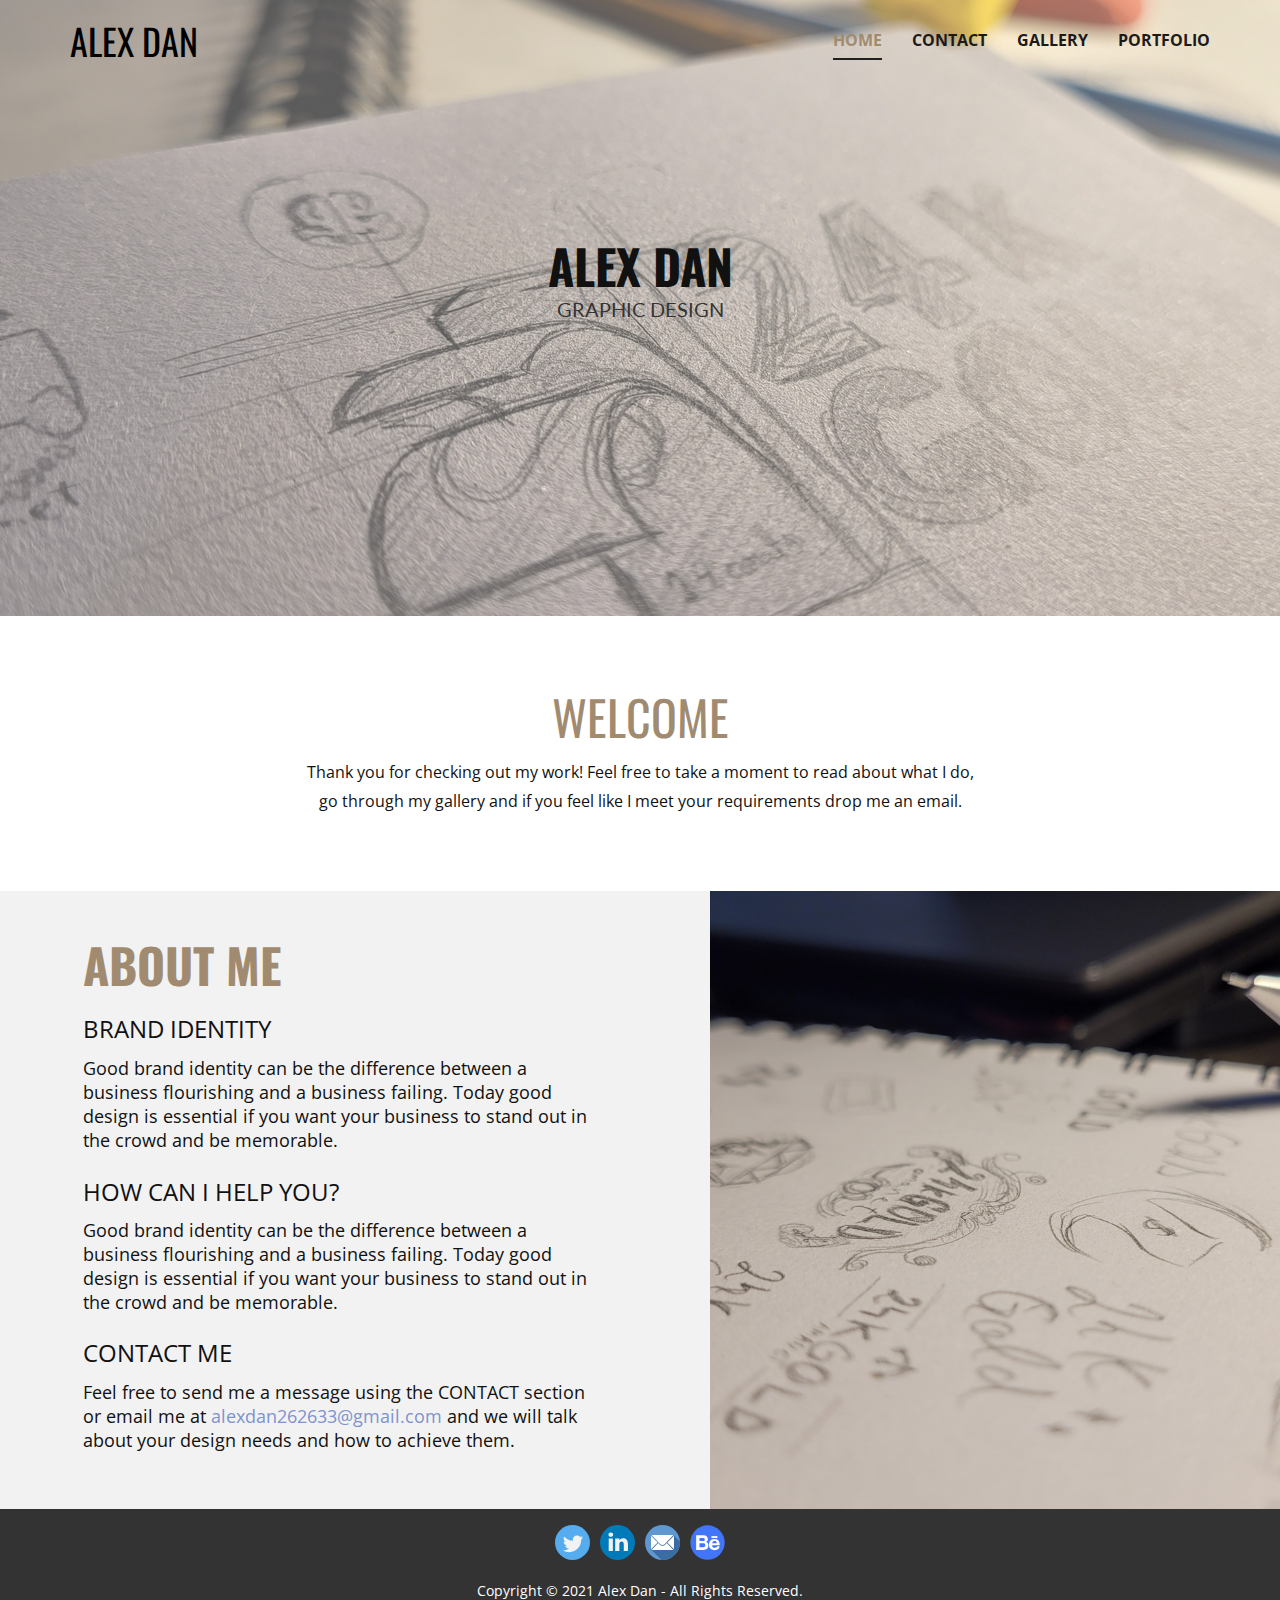
==== Alex-Dan---Home.html @ 462d05d6 "first commit" ====
<!DOCTYPE html>
<html style="font-size: 16px;" lang="en">
  <head>
    <meta name="viewport" content="width=device-width, initial-scale=1.0">
    <meta charset="utf-8">
    <meta name="keywords" content="Sign up and get fresh loot for popular games plus more, Our Story, Innovation in the gameindustry, Sign up and get fresh loot for popular games plus more, Game Gadgets, Download games and play free games every month.">
    <meta name="description" content="">
    <meta name="page_type" content="np-template-header-footer-from-plugin">
    <title>Alex Dan - Home</title>
    <link rel="stylesheet" href="nicepage.css" media="screen">
<link rel="stylesheet" href="Alex-Dan---Home.css" media="screen">
    <script class="u-script" type="text/javascript" src="jquery.js" defer=""></script>
    <script class="u-script" type="text/javascript" src="nicepage.js" defer=""></script>
    <meta name="generator" content="Nicepage 3.28.0, nicepage.com">
    <link rel="icon" href="images/favicon1.png">
    <link id="u-theme-google-font" rel="stylesheet" href="https://fonts.googleapis.com/css?family=Roboto:100,100i,300,300i,400,400i,500,500i,700,700i,900,900i|Open+Sans:300,300i,400,400i,600,600i,700,700i,800,800i">
    <link id="u-page-google-font" rel="stylesheet" href="https://fonts.googleapis.com/css?family=Oswald:200,300,400,500,600,700|Lato:100,100i,300,300i,400,400i,700,700i,900,900i">
    
    
    
    
    <script type="application/ld+json">{
		"@context": "http://schema.org",
		"@type": "Organization",
		"name": "Alex Dan - graphic design",
		"sameAs": [
				"https://twitter.com/alexdan26263",
				"https://www.linkedin.com/in/dan-alex-ba778b223/",
				"mailto:alexdan262633@gmail.com",
				"https://www.behance.net/alexdan26263"
		]
}</script>
    <meta name="theme-color" content="#7f93d0">
    <meta name="twitter:site" content="@">
    <meta name="twitter:card" content="summary_large_image">
    <meta name="twitter:title" content="Alex Dan - Home">
    <meta name="twitter:description" content="Alex Dan - graphic design">
    <meta property="og:title" content="Alex Dan - Home">
    <meta property="og:description" content="">
    <meta property="og:type" content="website">
  </head>
  <body class="u-body u-overlap"><header class="u-clearfix u-header u-header" id="sec-d471"><div class="u-clearfix u-sheet u-sheet-1">
        <nav class="u-menu u-menu-dropdown u-offcanvas u-menu-1">
          <div class="menu-collapse" style="font-size: 1rem; letter-spacing: 0px; font-weight: 700; text-transform: uppercase;">
            <a class="u-button-style u-custom-active-border-color u-custom-border u-custom-border-color u-custom-borders u-custom-hover-border-color u-custom-left-right-menu-spacing u-custom-padding-bottom u-custom-text-active-color u-custom-text-color u-custom-text-hover-color u-custom-top-bottom-menu-spacing u-nav-link u-text-active-palette-1-base u-text-hover-palette-2-base" href="#">
              <svg><use xmlns:xlink="http://www.w3.org/1999/xlink" xlink:href="#menu-hamburger"></use></svg>
              <svg version="1.1" xmlns="http://www.w3.org/2000/svg" xmlns:xlink="http://www.w3.org/1999/xlink"><defs><symbol id="menu-hamburger" viewBox="0 0 16 16" style="width: 16px; height: 16px;"><rect y="1" width="16" height="2"></rect><rect y="7" width="16" height="2"></rect><rect y="13" width="16" height="2"></rect>
</symbol>
</defs></svg>
            </a>
          </div>
          <div class="u-custom-menu u-nav-container">
            <ul class="u-nav u-spacing-30 u-unstyled u-nav-1"><li class="u-nav-item"><a class="u-border-2 u-border-active-custom-color-3 u-border-hover-palette-1-base u-border-no-left u-border-no-right u-border-no-top u-button-style u-nav-link u-text-active-custom-color-2 u-text-grey-90 u-text-hover-grey-90" href="Alex-Dan---Home.html" style="padding: 10px 0px;">Home</a>
</li><li class="u-nav-item"><a class="u-border-2 u-border-active-custom-color-3 u-border-hover-palette-1-base u-border-no-left u-border-no-right u-border-no-top u-button-style u-nav-link u-text-active-custom-color-2 u-text-grey-90 u-text-hover-grey-90" href="Alex-Dan---Contact.html" style="padding: 10px 0px;">Contact</a>
</li><li class="u-nav-item"><a class="u-border-2 u-border-active-custom-color-3 u-border-hover-palette-1-base u-border-no-left u-border-no-right u-border-no-top u-button-style u-nav-link u-text-active-custom-color-2 u-text-grey-90 u-text-hover-grey-90" href="Alex-Dan---Gallery.html" style="padding: 10px 0px;">Gallery</a>
</li><li class="u-nav-item"><a class="u-border-2 u-border-active-custom-color-3 u-border-hover-palette-1-base u-border-no-left u-border-no-right u-border-no-top u-button-style u-nav-link u-text-active-custom-color-2 u-text-grey-90 u-text-hover-grey-90" href="PORTFOLIO.html" style="padding: 10px 0px;">PORTFOLIO</a>
</li></ul>
          </div>
          <div class="u-custom-menu u-nav-container-collapse">
            <div class="u-black u-container-style u-inner-container-layout u-opacity u-opacity-95 u-sidenav">
              <div class="u-inner-container-layout u-sidenav-overflow">
                <div class="u-menu-close"></div>
                <ul class="u-align-center u-nav u-popupmenu-items u-unstyled u-nav-2"><li class="u-nav-item"><a class="u-button-style u-nav-link" href="Alex-Dan---Home.html" style="padding: 10px 0px;">Home</a>
</li><li class="u-nav-item"><a class="u-button-style u-nav-link" href="Alex-Dan---Contact.html" style="padding: 10px 0px;">Contact</a>
</li><li class="u-nav-item"><a class="u-button-style u-nav-link" href="Alex-Dan---Gallery.html" style="padding: 10px 0px;">Gallery</a>
</li><li class="u-nav-item"><a class="u-button-style u-nav-link" href="PORTFOLIO.html" style="padding: 10px 0px;">PORTFOLIO</a>
</li></ul>
              </div>
            </div>
            <div class="u-black u-menu-overlay u-opacity u-opacity-70"></div>
          </div>
        </nav>
        <h1 class="u-align-left u-custom-font u-font-oswald u-text u-text-black u-text-1">ALEX DAN</h1>
      </div></header>
    <section class="u-align-center u-clearfix u-image u-section-1" id="carousel_bad5" data-image-width="1600" data-image-height="900">
      <div class="u-clearfix u-sheet u-sheet-1">
        <h1 class="u-custom-font u-font-oswald u-text u-text-1">ALEX DAN</h1>
        <p class="u-custom-font u-font-lato u-text u-text-grey-80 u-text-2">GRAPHIC DESIGN</p>
      </div>
    </section>
    <section class="u-align-center u-clearfix u-section-2" id="sec-2d4b">
      <div class="u-clearfix u-sheet u-valign-middle u-sheet-1">
        <h1 class="u-custom-font u-font-oswald u-text u-text-custom-color-2 u-text-default u-text-1">WELCOME</h1>
        <p class="u-text u-text-2"> Thank you for checking out my work! Feel free to take a moment to 
read about what I do, go through my gallery and if you feel like I meet 
your requirements drop me an email.</p>
      </div>
    </section>
    <section class="u-clearfix u-grey-5 u-section-3" id="sec-bcc5">
      <div class="u-clearfix u-expanded-width u-gutter-10 u-layout-wrap u-layout-wrap-1">
        <div class="u-layout" style="">
          <div class="u-layout-row" style="">
            <div class="u-container-style u-layout-cell u-left-cell u-size-33 u-size-xs-60 u-layout-cell-1" src="">
              <div class="u-container-layout u-container-layout-1">
                <h1 class="u-custom-font u-font-oswald u-text u-text-custom-color-2 u-text-1">ABOUT ME</h1>
                <p class="u-text u-text-2">
                  <span style="font-weight: 400;">BRAND IDENTITY</span>
                  <br>
                </p>
                <p class="u-text u-text-3">
                  <span style="font-weight: 400; font-size: 1.125rem;">Good brand identity can be the difference between a business flourishing and a business failing. Today good design is essential if you want your business to stand out in the crowd and be memorable.</span>
                  <br>
                </p>
                <p class="u-text u-text-4">
                  <span style="font-weight: 400;">HOW CAN I HELP YOU?</span>
                  <br>
                </p>
                <p class="u-text u-text-5">
                  <span style="font-weight: 400; font-size: 1.125rem;">Good brand identity can be the difference between a business flourishing and a business failing. Today good design is essential if you want your business to stand out in the crowd and be memorable.</span>
                  <br>
                </p>
                <p class="u-text u-text-6">
                  <span style="font-weight: 400;">CONTACT ME</span>
                  <br>
                </p>
                <p class="u-text u-text-7">
                  <span style="font-weight: 400; font-size: 1.125rem;"></span>
                  <span style="font-size: 1.125rem;">Feel free to send me a message using the CONTACT section or email me at <a class="c1-2u c1-2v c1-2x c1-2y c1-2z c1-36 c1-38 c1-3u c1-3v c1-3w c1-8h c1-af c1-b u-active-none u-border-none u-btn u-button-style u-hover-none u-none u-text-palette-1-base x-el x-el-a u-btn-1" href="mailto:alexdan262633@gmail.com" target="_blank">alexdan262633@gmail.com</a> and we will talk about your design needs and how to achieve them.
                  </span>
                  <br>
                </p>
              </div>
            </div>
            <div class="u-align-center u-container-style u-image u-layout-cell u-right-cell u-size-27 u-size-xs-60 u-image-1" src="" data-image-width="4032" data-image-height="2268">
              <div class="u-container-layout u-valign-middle u-container-layout-2" src=""></div>
            </div>
          </div>
        </div>
      </div>
    </section>
    
    
    <footer class="u-align-center u-clearfix u-footer u-grey-80 u-footer" id="sec-b163"><div class="u-clearfix u-sheet u-sheet-1">
        <div class="u-social-icons u-spacing-10 u-social-icons-1">
          <a class="u-social-url" title="twitter" target="_blank" href="https://twitter.com/alexdan26263"><span class="u-icon u-social-facebook u-social-icon u-icon-1"><svg class="u-svg-link" preserveAspectRatio="xMidYMin slice" viewBox="0 0 112.197 112.197" style=""><use xmlns:xlink="http://www.w3.org/1999/xlink" xlink:href="#svg-38ad"></use></svg><svg class="u-svg-content" viewBox="0 0 112.197 112.197" x="0px" y="0px" id="svg-38ad" style="enable-background:new 0 0 112.197 112.197;"><g><circle style="fill:#55ACEE;" cx="56.099" cy="56.098" r="56.098"></circle><g><path style="fill:#F1F2F2;" d="M90.461,40.316c-2.404,1.066-4.99,1.787-7.702,2.109c2.769-1.659,4.894-4.284,5.897-7.417    c-2.591,1.537-5.462,2.652-8.515,3.253c-2.446-2.605-5.931-4.233-9.79-4.233c-7.404,0-13.409,6.005-13.409,13.409    c0,1.051,0.119,2.074,0.349,3.056c-11.144-0.559-21.025-5.897-27.639-14.012c-1.154,1.98-1.816,4.285-1.816,6.742    c0,4.651,2.369,8.757,5.965,11.161c-2.197-0.069-4.266-0.672-6.073-1.679c-0.001,0.057-0.001,0.114-0.001,0.17    c0,6.497,4.624,11.916,10.757,13.147c-1.124,0.308-2.311,0.471-3.532,0.471c-0.866,0-1.705-0.083-2.523-0.239    c1.706,5.326,6.657,9.203,12.526,9.312c-4.59,3.597-10.371,5.74-16.655,5.74c-1.08,0-2.15-0.063-3.197-0.188    c5.931,3.806,12.981,6.025,20.553,6.025c24.664,0,38.152-20.432,38.152-38.153c0-0.581-0.013-1.16-0.039-1.734    C86.391,45.366,88.664,43.005,90.461,40.316L90.461,40.316z"></path>
</g>
</g></svg></span>
          </a>
          <a class="u-social-url" title="linkedin" target="_blank" href="https://www.linkedin.com/in/dan-alex-ba778b223/"><span class="u-icon u-social-icon u-social-twitter u-icon-2"><svg class="u-svg-link" preserveAspectRatio="xMidYMin slice" viewBox="0 0 112.196 112.196" style=""><use xmlns:xlink="http://www.w3.org/1999/xlink" xlink:href="#svg-9666"></use></svg><svg class="u-svg-content" viewBox="0 0 112.196 112.196" x="0px" y="0px" id="svg-9666" style="enable-background:new 0 0 112.196 112.196;"><g><circle style="fill:#007AB9;" cx="56.098" cy="56.097" r="56.098"></circle><g><path style="fill:#F1F2F2;" d="M89.616,60.611v23.128H76.207V62.161c0-5.418-1.936-9.118-6.791-9.118    c-3.705,0-5.906,2.491-6.878,4.903c-0.353,0.862-0.444,2.059-0.444,3.268v22.524H48.684c0,0,0.18-36.546,0-40.329h13.411v5.715    c-0.027,0.045-0.065,0.089-0.089,0.132h0.089v-0.132c1.782-2.742,4.96-6.662,12.085-6.662    C83.002,42.462,89.616,48.226,89.616,60.611L89.616,60.611z M34.656,23.969c-4.587,0-7.588,3.011-7.588,6.967    c0,3.872,2.914,6.97,7.412,6.97h0.087c4.677,0,7.585-3.098,7.585-6.97C42.063,26.98,39.244,23.969,34.656,23.969L34.656,23.969z     M27.865,83.739H41.27V43.409H27.865V83.739z"></path>
</g>
</g></svg></span>
          </a>
          <a class="u-social-url" title="mail" target="_blank" href="mailto:alexdan262633@gmail.com"><span class="u-icon u-social-icon u-social-instagram u-icon-3"><svg class="u-svg-link" preserveAspectRatio="xMidYMin slice" viewBox="0 0 512 512" style=""><use xmlns:xlink="http://www.w3.org/1999/xlink" xlink:href="#svg-c873"></use></svg><svg class="u-svg-content" viewBox="0 0 512 512" x="0px" y="0px" id="svg-c873" style="enable-background:new 0 0 512 512;"><circle style="fill:#5F98D1;" cx="256" cy="256" r="256"></circle><path style="fill:#3A6DA1;" d="M415.813,147.466H95.558l116.019,120.806l33.48,33.9c-18.216-4.164-19.343-6.759-27.415-13.349  c-4.234-3.457-12.414-12.852-24.838-25.54C154.023,223.682,88.217,156.484,88.217,156.484v198.822l8.265,8.265l-0.925,0.963  L242.68,511.657c4.412,0.226,8.852,0.343,13.32,0.343c141.385,0,256-114.615,256-256c0-4.246-0.11-8.466-0.313-12.661  L415.813,147.466z"></path><g><polygon style="fill:#FFFFFF;" points="88.217,156.484 88.217,355.306 185.175,255.493  "></polygon><polygon style="fill:#FFFFFF;" points="423.783,156.484 423.783,355.306 327.307,255.895  "></polygon><path style="fill:#FFFFFF;" d="M95.558,147.466h320.255L289.948,278.524c-8.958,9.327-21.331,14.599-34.262,14.599   s-25.304-5.272-34.262-14.599L95.558,147.466z"></path><path style="fill:#FFFFFF;" d="M297.209,285.496c-10.799,11.244-25.933,17.694-41.523,17.694c-15.589,0-30.724-6.448-41.522-17.693   l-21.349-22.23L95.558,364.534h320.255l-97.256-101.267L297.209,285.496z"></path>
</g></svg></span>
          </a>
          <a class="u-social-url" target="_blank" title="Behance" href="https://www.behance.net/alexdan26263"><span class="u-icon u-social-behance u-social-icon u-icon-4"><svg class="u-svg-link" preserveAspectRatio="xMidYMin slice" viewBox="0 0 112 112" style=""><use xmlns:xlink="http://www.w3.org/1999/xlink" xlink:href="#svg-8286"></use></svg><svg class="u-svg-content" viewBox="0 0 112 112" x="0" y="0" id="svg-8286"><circle fill="currentColor" cx="56.1" cy="56.1" r="55"></circle><rect x="68.5" y="35.7" fill="#FFFFFF" width="19.2" height="5.8"></rect><path fill="#FFFFFF" d="M50.1,54.1c0,0,7.1-0.5,7.1-8.8S51.4,32.9,44,32.9H19.7v46.7H44c0,0,14.8,0.5,14.8-13.8
	C58.8,65.8,59.4,54.2,50.1,54.1z M30.4,41.2H44c0,0,3.3,0,3.3,4.8s-2,5.5-4.2,5.5H30.4V41.2z M43.3,71.2h-13V58.7H44c0,0,5,0,5,6.4
	C48.9,70.6,45.2,71.2,43.3,71.2z"></path><path fill="#FFFFFF" d="M78.5,44.8c-17.9,0-17.9,17.8-17.9,17.9c0,0-1.2,17.8,17.8,17.8c0,0,16,1,16-12.4h-8.1c0,0,0.2,5-7.5,5
	c0,0-8.1,0.6-8.1-8h24.2C94.8,65.1,97.4,44.8,78.5,44.8z M70.6,58.7c0,0,1-7.2,8.1-7.2c7.1,0,7.1,7.2,7.2,7.2H70.6z"></path></svg></span>
          </a>
        </div>
        <p class="u-small-text u-text u-text-variant u-text-1"> Copyright © 2021 Alex Dan - All Rights Reserved.</p>
      </div></footer><span style="height: 64px; width: 64px; margin-left: 0px; margin-right: auto; margin-top: 0px; background-image: none; right: 20px; bottom: 20px" class="u-back-to-top u-custom-color-2 u-icon u-icon-circle u-opacity u-opacity-85 u-spacing-15" data-href="#">
        <svg class="u-svg-link" preserveAspectRatio="xMidYMin slice" viewBox="0 0 551.13 551.13"><use xmlns:xlink="http://www.w3.org/1999/xlink" xlink:href="#svg-1d98"></use></svg>
        <svg class="u-svg-content" enable-background="new 0 0 551.13 551.13" viewBox="0 0 551.13 551.13" xmlns="http://www.w3.org/2000/svg" id="svg-1d98" data-color="rgb(255, 255, 255)"><path d="m275.565 189.451 223.897 223.897h51.668l-275.565-275.565-275.565 275.565h51.668z"></path></svg>
    </span>
  </body>
</html>
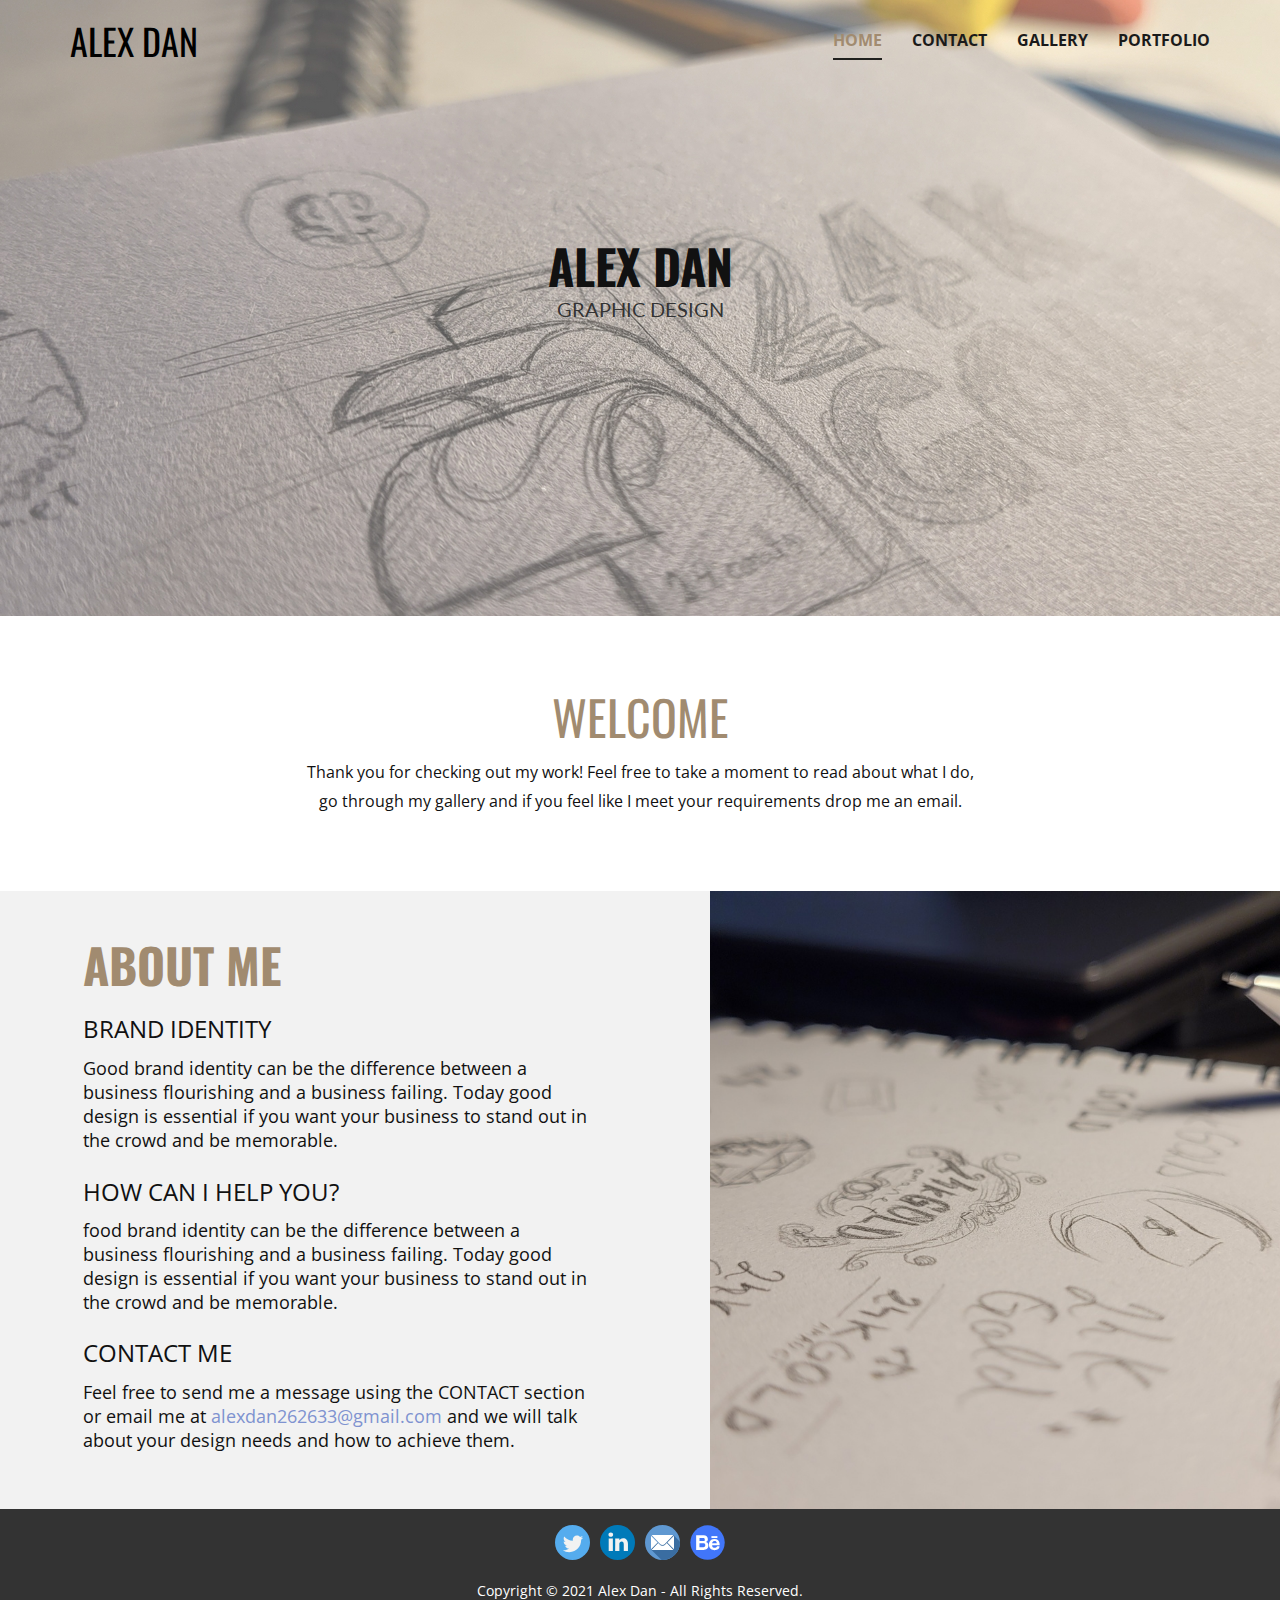
==== commit a48193c5: "Update Alex-Dan---Home.html" ====
--- a/Alex-Dan---Home.html
+++ b/Alex-Dan---Home.html
@@ -106,7 +106,7 @@
                   <br>
                 </p>
                 <p class="u-text u-text-5">
-                  <span style="font-weight: 400; font-size: 1.125rem;">Good brand identity can be the difference between a business flourishing and a business failing. Today good design is essential if you want your business to stand out in the crowd and be memorable.</span>
+                  <span style="font-weight: 400; font-size: 1.125rem;">food brand identity can be the difference between a business flourishing and a business failing. Today good design is essential if you want your business to stand out in the crowd and be memorable.</span>
                   <br>
                 </p>
                 <p class="u-text u-text-6">
@@ -155,4 +155,4 @@
         <svg class="u-svg-content" enable-background="new 0 0 551.13 551.13" viewBox="0 0 551.13 551.13" xmlns="http://www.w3.org/2000/svg" id="svg-1d98" data-color="rgb(255, 255, 255)"><path d="m275.565 189.451 223.897 223.897h51.668l-275.565-275.565-275.565 275.565h51.668z"></path></svg>
     </span>
   </body>
-</html>+</html>
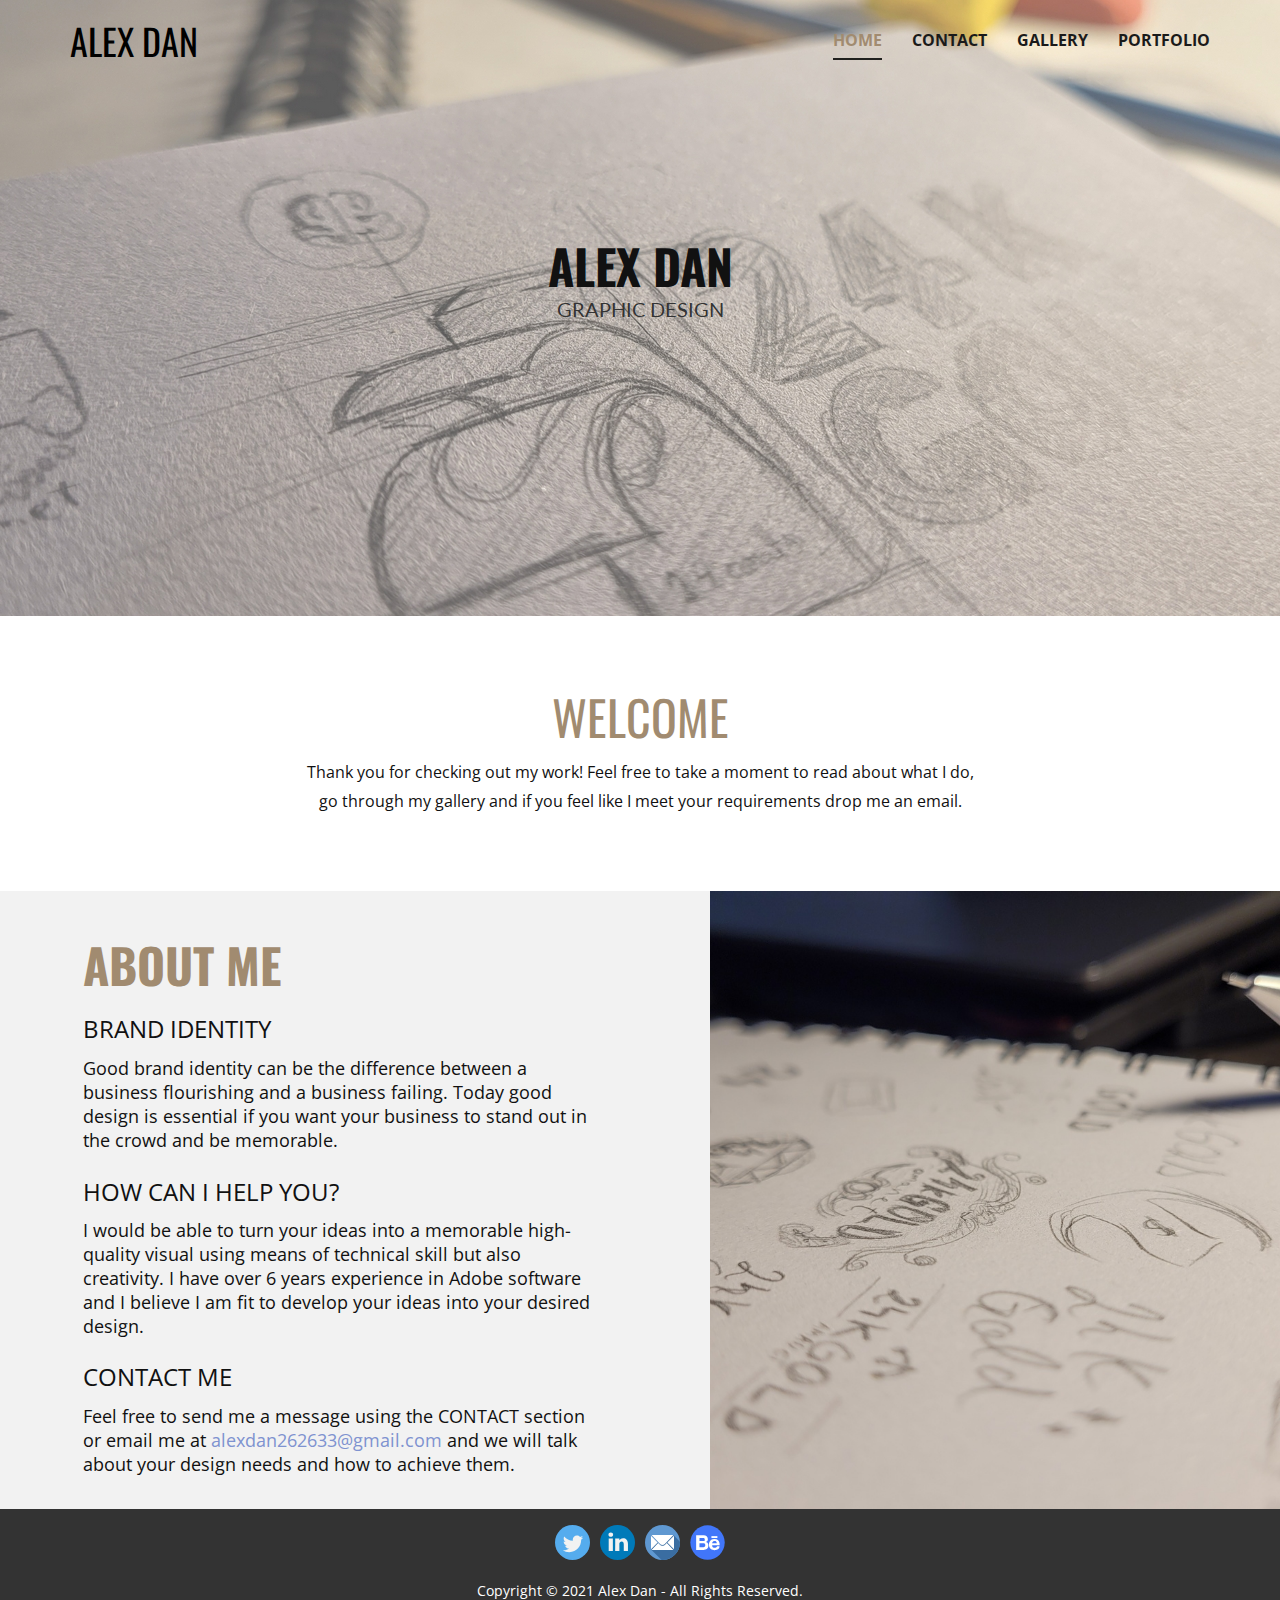
==== commit 0c30a346: "Update Alex-Dan---Home.html" ====
--- a/Alex-Dan---Home.html
+++ b/Alex-Dan---Home.html
@@ -106,7 +106,7 @@
                   <br>
                 </p>
                 <p class="u-text u-text-5">
-                  <span style="font-weight: 400; font-size: 1.125rem;">food brand identity can be the difference between a business flourishing and a business failing. Today good design is essential if you want your business to stand out in the crowd and be memorable.</span>
+                  <span style="font-weight: 400; font-size: 1.125rem;">I would be able to turn your ideas into a memorable high-quality visual using means of technical skill but also creativity. I have over 6 years experience in Adobe software and I believe I am fit to develop your ideas into your desired design.  </span>
                   <br>
                 </p>
                 <p class="u-text u-text-6">
@@ -155,4 +155,4 @@
         <svg class="u-svg-content" enable-background="new 0 0 551.13 551.13" viewBox="0 0 551.13 551.13" xmlns="http://www.w3.org/2000/svg" id="svg-1d98" data-color="rgb(255, 255, 255)"><path d="m275.565 189.451 223.897 223.897h51.668l-275.565-275.565-275.565 275.565h51.668z"></path></svg>
     </span>
   </body>
-</html>
+</html>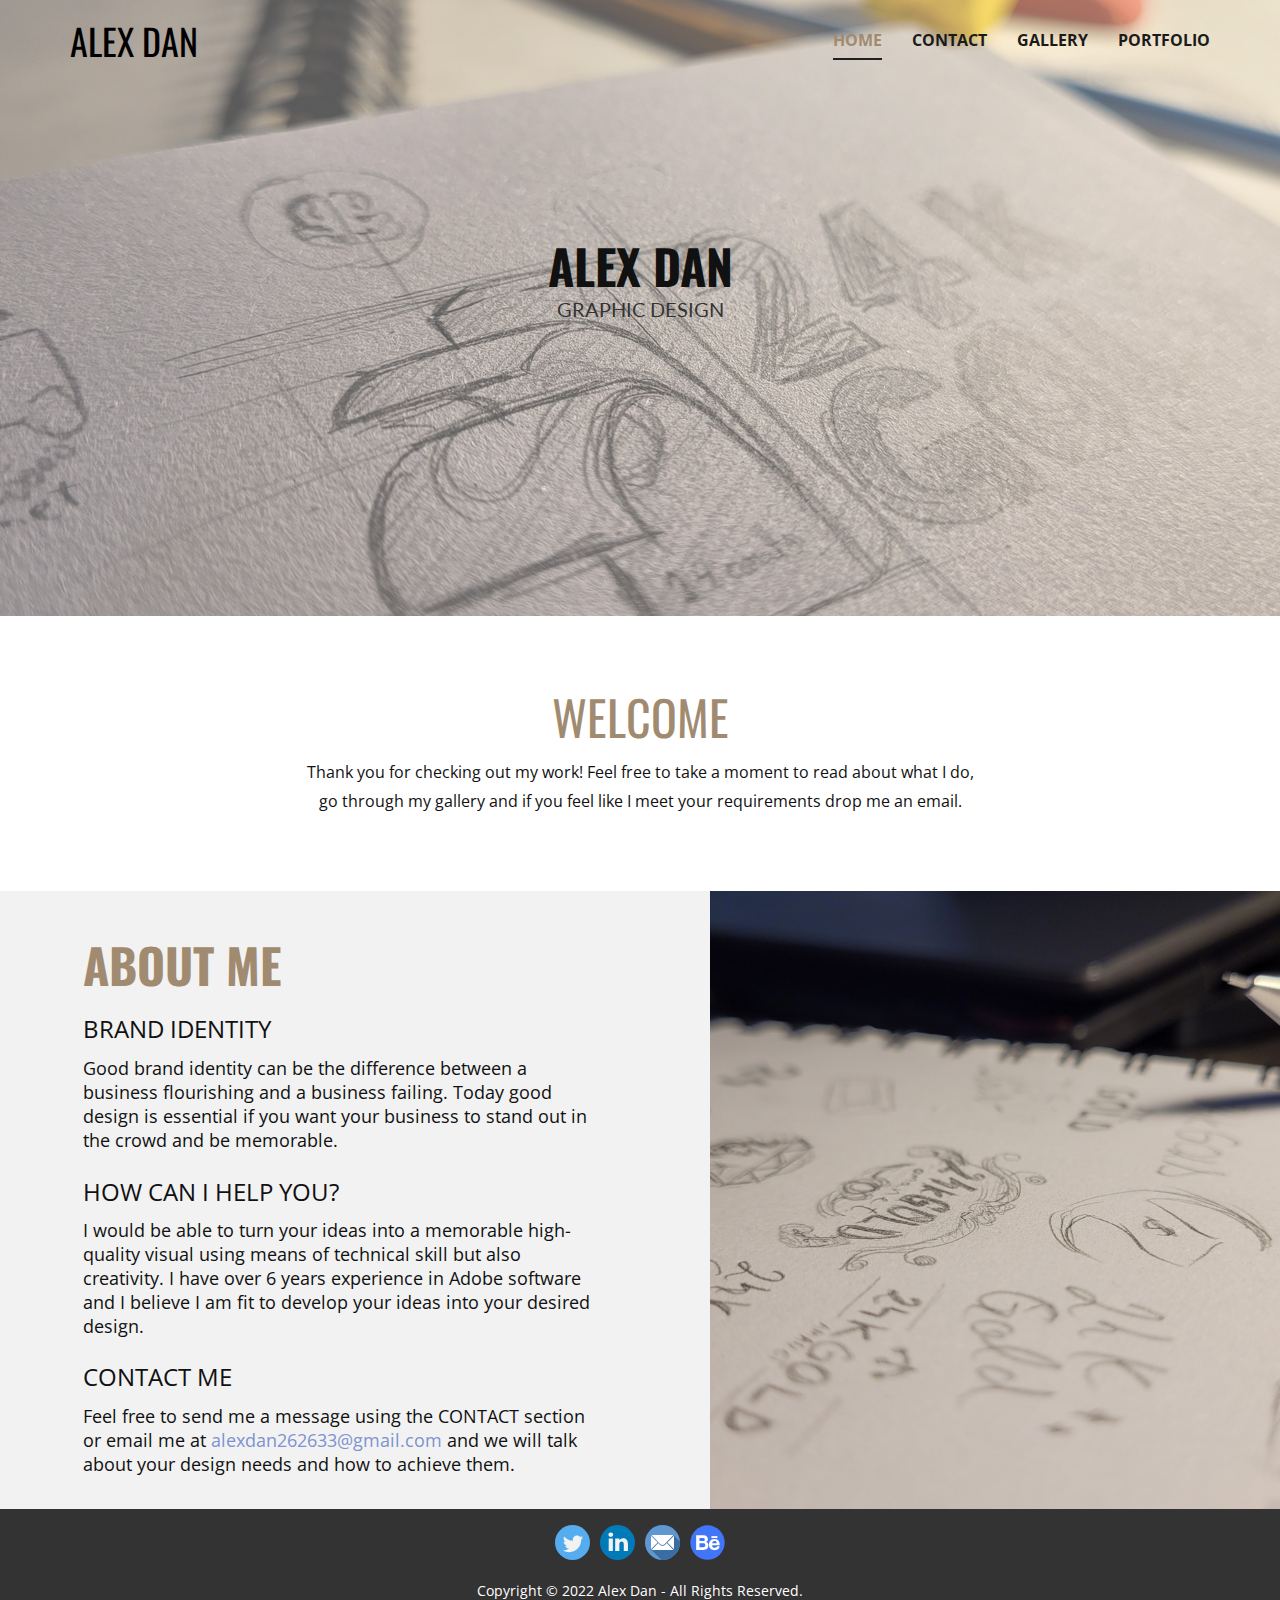
==== commit 3acfbfbc: "Update 11 Martie" ====
--- a/Alex-Dan---Home.html
+++ b/Alex-Dan---Home.html
@@ -149,7 +149,7 @@
 	c0,0-8.1,0.6-8.1-8h24.2C94.8,65.1,97.4,44.8,78.5,44.8z M70.6,58.7c0,0,1-7.2,8.1-7.2c7.1,0,7.1,7.2,7.2,7.2H70.6z"></path></svg></span>
           </a>
         </div>
-        <p class="u-small-text u-text u-text-variant u-text-1"> Copyright © 2021 Alex Dan - All Rights Reserved.</p>
+        <p class="u-small-text u-text u-text-variant u-text-1"> Copyright © 2022 Alex Dan - All Rights Reserved.</p>
       </div></footer><span style="height: 64px; width: 64px; margin-left: 0px; margin-right: auto; margin-top: 0px; background-image: none; right: 20px; bottom: 20px" class="u-back-to-top u-custom-color-2 u-icon u-icon-circle u-opacity u-opacity-85 u-spacing-15" data-href="#">
         <svg class="u-svg-link" preserveAspectRatio="xMidYMin slice" viewBox="0 0 551.13 551.13"><use xmlns:xlink="http://www.w3.org/1999/xlink" xlink:href="#svg-1d98"></use></svg>
         <svg class="u-svg-content" enable-background="new 0 0 551.13 551.13" viewBox="0 0 551.13 551.13" xmlns="http://www.w3.org/2000/svg" id="svg-1d98" data-color="rgb(255, 255, 255)"><path d="m275.565 189.451 223.897 223.897h51.668l-275.565-275.565-275.565 275.565h51.668z"></path></svg>
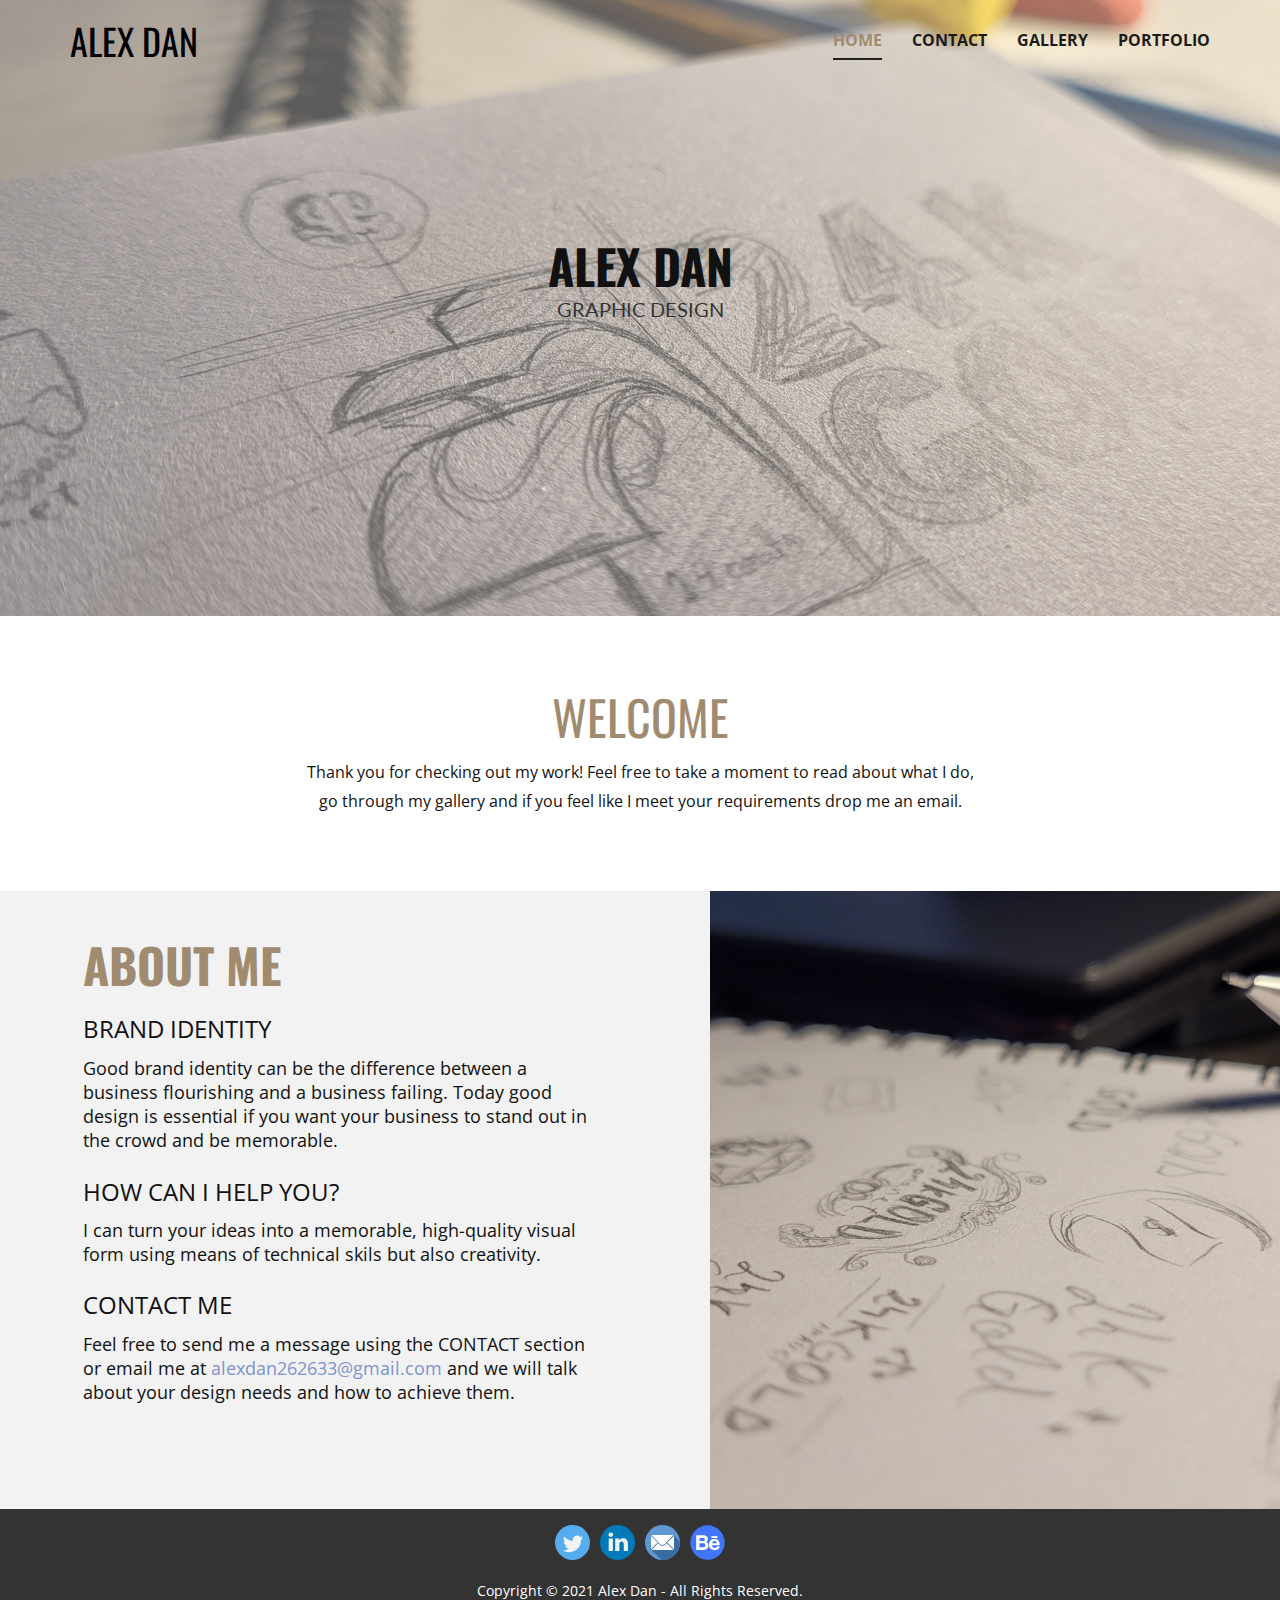
==== commit b1ddeabe: "Update Alex-Dan---Home.html" ====
--- a/Alex-Dan---Home.html
+++ b/Alex-Dan---Home.html
@@ -106,7 +106,7 @@
                   <br>
                 </p>
                 <p class="u-text u-text-5">
-                  <span style="font-weight: 400; font-size: 1.125rem;">I would be able to turn your ideas into a memorable high-quality visual using means of technical skill but also creativity. I have over 6 years experience in Adobe software and I believe I am fit to develop your ideas into your desired design.  </span>
+                  <span style="font-weight: 400; font-size: 1.125rem;">I can turn your ideas into a memorable, high-quality visual form using means of technical skils but also creativity. </span>
                   <br>
                 </p>
                 <p class="u-text u-text-6">
@@ -149,7 +149,7 @@
 	c0,0-8.1,0.6-8.1-8h24.2C94.8,65.1,97.4,44.8,78.5,44.8z M70.6,58.7c0,0,1-7.2,8.1-7.2c7.1,0,7.1,7.2,7.2,7.2H70.6z"></path></svg></span>
           </a>
         </div>
-        <p class="u-small-text u-text u-text-variant u-text-1"> Copyright © 2022 Alex Dan - All Rights Reserved.</p>
+        <p class="u-small-text u-text u-text-variant u-text-1"> Copyright © 2021 Alex Dan - All Rights Reserved.</p>
       </div></footer><span style="height: 64px; width: 64px; margin-left: 0px; margin-right: auto; margin-top: 0px; background-image: none; right: 20px; bottom: 20px" class="u-back-to-top u-custom-color-2 u-icon u-icon-circle u-opacity u-opacity-85 u-spacing-15" data-href="#">
         <svg class="u-svg-link" preserveAspectRatio="xMidYMin slice" viewBox="0 0 551.13 551.13"><use xmlns:xlink="http://www.w3.org/1999/xlink" xlink:href="#svg-1d98"></use></svg>
         <svg class="u-svg-content" enable-background="new 0 0 551.13 551.13" viewBox="0 0 551.13 551.13" xmlns="http://www.w3.org/2000/svg" id="svg-1d98" data-color="rgb(255, 255, 255)"><path d="m275.565 189.451 223.897 223.897h51.668l-275.565-275.565-275.565 275.565h51.668z"></path></svg>
